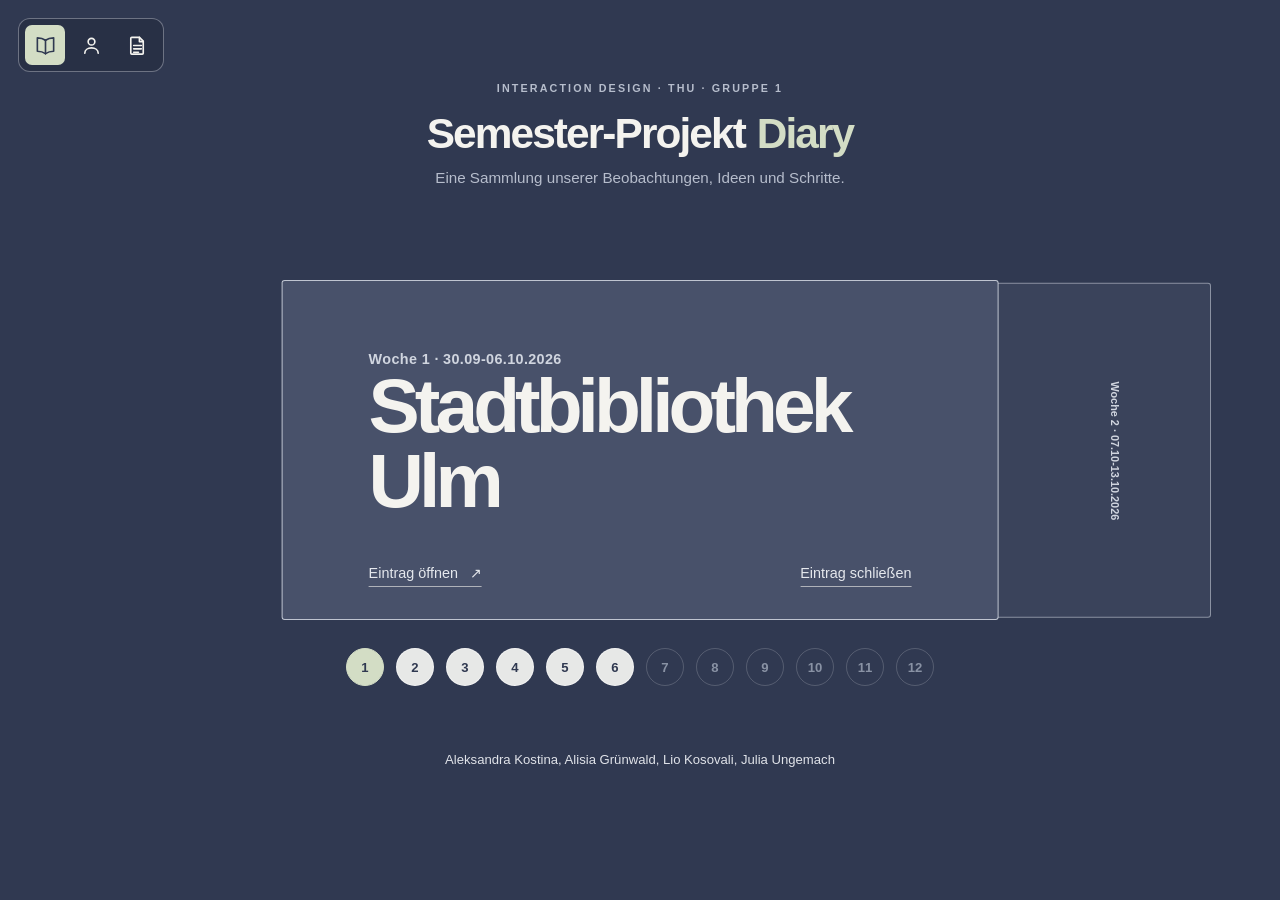
==== index.html @ f832b6c0 "Update print statement from 'Hello' to 'Goodbye'" ====
<!DOCTYPE html>
<html>
<head>
   <meta charset="UTF-8">
   <meta name="viewport" content="width=device-width, initial-scale=1">
   <meta name="theme-color" content="#303951">
   <title>Semester-Projekt Diary</title>
   <link rel="stylesheet" href="id-style.css">
</head>
<body>
<nav class="site-navigation" aria-label="Hauptnavigation">
    <a class="site-nav-link" href="index.html" aria-label="Diary – Startseite" title="Diary" aria-current="page">
        <svg viewBox="0 0 24 24" aria-hidden="true">
            <path d="M12 6.5C9.5 4.7 6.8 4 3.5 4v14c3.3 0 6 .7 8.5 2.5"></path>
            <path d="M12 6.5C14.5 4.7 17.2 4 20.5 4v14c-3.3 0-6 .7-8.5 2.5"></path>
            <path d="M12 6.5v14"></path>
        </svg>
    </a>
    <a class="site-nav-link" href="interviews.html" aria-label="Interviews" title="Interviews">
        <svg viewBox="0 0 24 24" aria-hidden="true">
            <circle cx="12" cy="8" r="3.5"></circle>
            <path d="M5 20c0-3.4 3.1-5.5 7-5.5s7 2.1 7 5.5"></path>
        </svg>
    </a>
    <a class="site-nav-link" href="ai-log.html" aria-label="AI-Log" title="AI-Log">
        <svg viewBox="0 0 24 24" aria-hidden="true">
            <path d="M6 3.5h8l4 4V20a1 1 0 0 1-1 1H6a1 1 0 0 1-1-1V4.5a1 1 0 0 1 1-1Z"></path>
            <path d="M14 3.5V8h4M8 12h8M8 15.5h8M8 19h5"></path>
        </svg>
    </a>
</nav>
<header class="page-header">
    <p class="page-kicker">INTERACTION DESIGN · THU · GRUPPE 1</p>
    <h1>Semester-Projekt <span>Diary</span></h1>
    <p class="page-intro">Eine Sammlung unserer Beobachtungen, Ideen und Schritte.</p>
</header>

<main class="diary-app">
    <section class="book-stage" aria-label="Wocheneinträge durchblättern">
        <button class="week-card side-card previous-card" id="previous-card" type="button" aria-label="Vorheriger Wocheneintrag">
            <span class="side-card-week"></span>
        </button>
        <div class="week-card main-card">
            <div class="card-heading">
                <span class="card-week" id="active-week"></span>
                <span class="card-title">Stadtbibliothek<br>Ulm</span>
            </div>
            <div class="card-controls">
                <button class="card-action" id="open-entry" type="button" aria-controls="entry-reader">
                    Eintrag öffnen <span aria-hidden="true">↗</span>
                </button>
                <button class="card-action close-entry-button" id="close-entry" type="button" aria-controls="entry-reader">
                    Eintrag schließen
                </button>
            </div>
        </div>
        <button class="week-card side-card next-card" id="next-card" type="button" aria-label="Nächster Wocheneintrag">
            <span class="side-card-week"></span>
        </button>
    </section>

    <nav class="week-navigation" aria-label="Wocheneinträge">
        <button class="round-button" type="button" data-week="0" aria-label="Woche 1">1</button>
        <button class="round-button" type="button" data-week="1" aria-label="Woche 2">2</button>
        <button class="round-button" type="button" data-week="2" aria-label="Woche 3">3</button>
        <button class="round-button" type="button" data-week="3" aria-label="Woche 4">4</button>
        <button class="round-button" type="button" data-week="4" aria-label="Woche 5">5</button>
        <button class="round-button" type="button" data-week="5" aria-label="Woche 6, Eintrag folgt">6</button>
        <button class="round-button" type="button" data-week="6" aria-label="Woche 7, Eintrag folgt">7</button>
        <button class="round-button" type="button" data-week="7" aria-label="Woche 8, Eintrag folgt">8</button>
        <button class="round-button" type="button" data-week="8" aria-label="Woche 9, Eintrag folgt">9</button>
        <button class="round-button" type="button" data-week="9" aria-label="Woche 10, Eintrag folgt">10</button>
        <button class="round-button" type="button" data-week="10" aria-label="Woche 11, Eintrag folgt">11</button>
        <button class="round-button" type="button" data-week="11" aria-label="Woche 12, Eintrag folgt">12</button>
    </nav>

    <section class="entry-reader" id="entry-reader" aria-live="polite" hidden>
        <div class="reader-heading">
            <p class="page-kicker">SEMESTER-PROJEKT DIARY</p>
            <h2 id="reader-title"></h2>
        </div>
        <div class="reader-content" id="reader-content"></div>
    </section>
</main>

<!-- Diese Einträge werden von JavaScript in der Leseransicht angezeigt. -->
<div class="grid" hidden>
<div class="entry">
<p class="date">30.09-06.10.2026</p>

<p>Zunächst sammelten wir Vorschläge und kamen schließlich auf fünf Orte: Studenten-Café (Lio), Blautopf (Alisia), Hohler Felsen (Alisia), Stadtbibliothek Ulm (Aleksandra) und Botanischer Garten (Aleksandra). Durch eine Abstimmung entschieden wir uns für die Stadtbibliothek als unseren Standort.</p>
<p>Beim Durchgehen der Skripte haben sich folgende Fragen ergeben:</p>
<ul>
    <li>Wer hat dieses Problem, und was passiert dabei?</li>
    <li>Was können wir für dieses Problem entwickeln?</li>
    <li>Welche Elemente existieren in diesem System und wie stehen sie zueinander in Beziehung?</li>
    <li>Wie ist alles angeordnet?</li>
    <li>Wie sieht es eigentlich aus und wie fühlt es sich an?</li>
</ul>

<p>Anschließend begannen wir mit der Arbeit am Projektbriefing. Dabei kamen verschiedene Ideen auf:</p>

<p class="title">Dinge über die man lernen kann</p>
<ul>
    <li>Das Gebäude, bzw. die Architektur</li>
    <li>Informationssysteme</li>
    <li>Buchgestaltung</li>
    <li>Lernraum/Feeling</li>
    <li>Buchhistorie</li>
    <li>Veranstaltungen</li>
    <li>Erklärungen / Tips & Tricks / Tutorials (bswp. der 3D Drucker, die Nähmaschine, Ausleihbare Gegenstände wie: VR Brille, Kameras, etc.)</li>
</ul>


<p class="title">Unsere Zielgruppen:</p>
<ul>
    <li>Ältere Erwachsene im Ruhestand</li>
    <li>Studenten</li>
    <li>Schüler</li>
    <li>Familien, darunter Eltern und Kinder</li>
    <li>DIY Macher</li>
</ul>

<p>Wir trafen uns während der Öffnungszeiten in der Stadtbibliothek, um zu beobachten, welche Personen das Gebäude betreten und zu welchen Zeiten:</p>
<p>Dienstag, 06.10.2026:
<br>10:07–10:30: Viele ältere Menschen, Universitätsstudenten, und Mütter mit deren Kindern.-
<br>10:30-13:00: Studenten, ältere Menschen ---
<br>Aktivitäten: Bücher zurückbringen, Videospiele spielen, Lernen oder Arbeiten.
<br>Hinweis: Die Anzahl der Personen ging nach dem morgendlichen Andrang zurück.</p>  


<p class="title">Was wollen wir entwickeln?</p>
<ul>
    <li>Ein Ort, um den Überblick über Bücher und deren Rückgabetermine zu behalten sowie weitere Notizen zu erfassen – etwa, wie die Person das Buch fand, ob sie es erneut ausleihen würde usw.</li>
    <li>Eine Möglichkeit, einzusehen, welche Geräte und Werkstätten zu bestimmten Zeiten verfügbar sind, sowie die Möglichkeit, Reservierungen oder Termine zu vereinbaren. (Hinweis: Möglicherweise ist eine Kontoerstellung oder eine Art Verifizierung erforderlich. = Problematisch!)</li>
    <li>Lernwebsite für DIY-Stationen (entweder spielbasiert oder informationsbasiert)</li>
</ul>

<p class="title">Welche allgemeinen Probleme sind uns bei der Stadtbibliothek Ulm aufgefallen?</p>
<ul>
    <li>Nicht über die Verfügbarkeit von Büchern, Spielen, Filmen usw. Bescheid wissen.</li>
    <li>Du kannst dich nicht daran erinnern, wann du deine Bücher zurückgeben musst, oder du hast den Beleg verloren.</li>
    <li>Schwierigkeiten bei der Nutzung der DIY-Stationen aufgrund mangelndes Wissens</li>
    <li>Nicht zu wissen, wann die DIY-Stationen verfügbar sind</li>
</ul>

Was gibt es bereits?
Die Stadtbibliothek verfügt bereits über eine Website, auf der man Veranstaltungen einsehen sowie die Verfügbarkeit von Büchern und deren Rückgabetermine überprüfen kann. Um den Katalog zu nutzen, benötigt man jedoch eine Internetverbindung und muss seine Zugangsdaten kennen.-

<p class="title">Es gibt 7 Stockwerke mit verschiedenen Bereichen und Themen:</p>
<p>5. Cafe Lesbar, Zeitungen und Zeitschriften
<br><br>
4. Verwaltung
<br><br>
3. Servicetheke, Musikbibliothek, Filme, Theater/Tanz/Film, Kunst, Philosophie, Religion, Pädagogik, Psychologie, Sozialpolitik, Soziologie, Sport/Spiel/Basteln
<br><br>
2. Medizin, Demenz, Naturwissenschaften, Biologie, Mathe, Technik, EDV, Erdkunnde, Reiseführer, Sprache, Politik, Geschichte, Ulm, Volkskunde, BWL, Wirtschaft, Recht, Haus-/Landwirtschaft: Handarbeit, Kochen, Garten
<br><br>
1. Kinderbibliothek, Romane, Hörbücher, Literaturwissenschaft
<br><br>
EG. Servicetheke, Bestseller, Neue Sachbücher, Bibliothek der Dinge, Brettspiele, Gaming, Jugendbibliothek, Makerspace
<br><br>
UG. Veranstaltungen & Workshops, Bücherflohmarkt, (Barrierefreies) WC, Babywickelraum</p>


<p class="title">Beobachtungen</p>
<p>Das Erdgeschoss ist ein Gemeinschaftsbereich mit Konferenztisch, zwei Konsolen, einem „Küchenbereich“ sowie einem Kreativbereich namens Makerspace mit frei nutzbaren Geräten für Näharbeiten, 3D-Druck usw.
<br>Im Kinderbereich des ersten Stockes gibt es kleinere Regale, bei denen das Holz rot statt grün gestrichen ist. Außerdem gibt es dort viele Dekorationen, wie zum Beispiel von der Decke hängende Papierfische und von den Kindern gebastelte Dinge.  --
</p>

<p class="title">Farben:</p>
<p>Die dominierenden Farben der Bibliothek sind Grün und Grau, ergänzt durch kräftige rote Akzente (Treppe, Tür, Sitzsäcke). Im Kinderbereich ist zudem Dunkelblau als stark präsente Farbe vertreten. --
</p>

<p>Wir sind auch die weiteren im Skript aufgeführten Fragen durchgegangen:</p>

<p class="title">Attention and the Wandering Mind</p>
<p>Wir beobachteten unser Verhalten, bevor wir zum Handy griffen. Uns fiel auf, dass wir oft auf etwas warteten – sei es auf den Bus, den Zug oder eine Person – und das Handy nutzten, um uns die Zeit zu vertreiben. Zudem bemerkten wir, dass wir auch mitten in Gesprächen – ob persönlich oder am Telefon – zum Handy griffen, um entweder auf die Uhr zu schauen oder eine Nachricht zu lesen (sei es von unserem Gesprächspartner oder von jemand anderem).</p>

<p class="title">Designing Around Attention</p> 
<p>Wir haben die Apps durchgesehen, die wir täglich nutzen, und jede Funktion ausprobiert, um festzustellen, wo Aufwand auf uns verlagert wurde. Dabei fiel uns auf, dass viele Apps so gestaltet sind, dass sie uns möglichst wenig Arbeit machen; daher war es gar nicht so einfach, ein passendes Beispiel zu finden. Schließlich entschieden wir uns für eine Funktion der Musik-App Tidal: Wenn man einen Song zur eigenen Playlist hinzufügen möchte, muss man die Playlist selbst auswählen. Beim ersten Song, den man in einer solchen „Sitzung“ hinzufügt, ist das logisch – doch auch bei allen weiteren Songs muss die Playlist jedes Mal erneut ausgewählt werden. Der Grund dafür könnte sein, dass man sich so die Mühe erspart, einen Song aus der falschen Playlist zu löschen und ihn anschließend der richtigen hinzuzufügen, falls man eigentlich eine andere Playlist wählen wollte.</p>

</div>

<div class="entry">
<p class="date">07.10-13.10.2026</p>

<p>Nach dem erhaltenen Feedback, dass wir die Aufgabe falsch verstanden haben, nahmen wir uns vor unser Thema nochmal zu bearbeiten.
Für unser Thema haben wir die Frage “Die Bibliothek nicht nur als Ort für wissen, sondern auch als ein Ort für Gemeinschaft?” genommen. Die Ausgangsidee ist es also, die Stadtbibliothek nicht nur als einen Ort zum Lernen, Lesen oder Ausleihen von Medien zu betrachten, sondern auch als einen sogenannten Third Space.
Wir möchten herausfinden, wie die Bibliothek Menschen unterschiedlicher Altersgruppen und Communities zusammenbringen kann und welche Möglichkeit sie bietet, Gemeinschaften zu fördern.. Dabei steht im Mittelpunkt die Vielfalt der Bibliothek sichtbar zu machen und sie als einen Ort zu verstehen, an dem man sich auch ohne einen konkreten Lern- oder Arbeitsauftrag gerne aufhält.
Um mehr rauszufinden sind wir am Freitag(09.10) um 17:00 nochmal in die Stadtbibliothek gegangen. Wir blieben dort für 1.5 Stunden.</p>
<p>Unsere Beobachtungen waren folgende:</p>
<ul>
    <li>Es gab bereits viele Menschen vor der Bibliothek, die trotz des schlechten Wetters auf dem Kinderspielplatz waren.</li>
    <li>Sehr viele Fahrräder wurden vor der Bibliothek abgestellt, was daraufhindeutet, dass viele dieses als präferiertes Transportmittel wahrnehmen.</li>
    <li>Schüler/Studenten waren entweder alleine oder in kleinen Gruppen, auf den höheren Etagen (besonders auf der 2. und 3. Etage) verteilt. Dort gab es fast keine freien Tische.</li>
    <li>Viele jüngere Kinder (4-7 Jahre) mit Eltern im ersten Stock</li>
    <li>Die Konsolen waren ebenfalls alle belegt, da viele Jugendliche den Ort nutzen.</li>
    <li>Gegen schluss sind eher ältere Personen zu sehen</li>
    <li>Der Makerspace war besetzt</li>
    <li>“Konferenztisch” war leer</li>
    <li> Es war viel lauter als am Morgen</li>
    <li>Viele nutzen die Bibliothekscomputer</li>
</ul>

<p>Nach der Beobachtung der Bibliothek haben wir ein Interview mit vorerst zwei Personen, die unserer Zielgruppe angehören, durchgeführt. Folgende Fragen wurden gestellt:</p>

<ul>
    <li>Wie oft besuchen sie normalerweise die Bibliothek?</li>
    <li>Wie oft bleiben sie dort?</li>
    <li>Gibt es etwas Besonderes an der Bibliothek, das sie interessiert oder worüber sie gern mehr erfahren würden?</li>
    <li>Haben sie interesse an den verschiedenen Sachen der Bibliothek?</li>
    <li>Wissen sie über die verschiedenen Angebote und Aktivitäten der Bibliothek bescheid? Wenn ja, wo haben sie davon erfahren?</li>
    <li>Was hält sie davon ab, in der Bibliothek verschiedene Bereiche bzw. Aktivitäten auszuprobieren?</li>
    <li>Könnten sie sich vorstellen die Bibliothek auch für andere Sachen zu nutzen? Warum oder Warum nicht?</li>
    <li>Gibt es noch etwas, das sie sich von der Bibliothek wünschen würden?</li>
</ul>
<p>Ein Interview mit einer der Mitarbeiter haben wir aus zeitlichen Gründen noch nicht durchführen können, werden wir uns aber noch vornehmen.</p>

   <p class="title">Fertigstellung der restlichen Aufgaben"</p>
   <p>Abstraction and Grouping</p>
<img src="myFolder/Abstraction and Grouping.png">
    <p>Contrast, Convention and Metaphor</p>
<img src="myFolder/Contrast, Convention and Metaphor.png">
    <p>How Memory Works</p>
<img src="myFolder/How Memory Works.png">
    <p>Mental Models and Learnability</p>
   <p>App:  TIDAL

Was passiert, wenn man die Hauptfunktion benutzt?
→ Das betätigen der Hauptfunktion öffnet einen Player, über den man ein Lied abspielen kann.<br><br>

Was passiert tatsächlich?<br><br>
→ Man öffnet die App, unten in der Leiste befindet sich das Navigationsfenster. Links ist ein Musiknoten-Icon, der durch das betätigen zur Startseite führt. Der Player befindet sich über der Navigationsleiste (wenn man zuvor schonmal ein Lied abgespielt hat) und giebt das zuletzt gespielte Lied wieder.

Was ist der Unterschied?<br><br>
→Ich habe erwartet, dass die Hauptfunktion hinter einer Tätigkeit “versteckt” ist, dabei kann man auf diese direkt zugreifen.</p>

   <p>Prediction and Surprise</p>
   <p>1. App & Aufgabe:  Spotify, innerhalb von 10minuten einen bestimmten Song suchen, ihn finden und eine Playlist erstellen.<br><br>
      2. Person: Mom (Nutzt noch Radio und CD-Player statt Online Musik-Apps)<br><br>
      3 & 4. Beobachtung: </p>
<li>Startseite: Die Person sucht nach der Suchfunktion</li>

<li>Suche: Sie ist unsicher, wo sie den Namen des Songs eingeben muss</li>

<li>Suchergebnisse: Sie weiß nicht, ob sie auf den Song oder das Album klicken soll</li>

<li>Song-Seite: Sie sucht nach einer Möglichkeit, den Song zu einer Playlist hinzufügen</li>

<li>Playlist-Menu: Unsicherheit, wie sie die neue Playlist erstellt</li>


<p>5. Frage: Was ging dir durch das Experiment durch den Kopf?<br><br> </p>
<li>Ich dachte, die Suche wäre direkt oben auf der Startseite</li>
<li>War mir unsicher ob das Album auch direkt als der Song gilt?</li>
<li>Irgendwie dachte ich es gibt einen direkten Knopf zum Hinzufügen</li>
   
</div>

<div class="entry">
<p class="date">14.10-20.10.2026</p>

<p>Diese Woche sind wir am Samstag in die Bibliothek gegangen um noch eine Runde Beobachtungen zu machen.</p>
<p>Unsere Beobachtungen waren folgende:</p>
<ul>
    <li>95% von Sitzplätzen besetzt </li>
    <li>Keine Kinder</li>
    <li>Ältere Menschen fast nur im Cafe auf fünften Stock</li>
    <li>Sehr viele Studenten </li>
    <li>Sehr leise Atmosphäre</li>
    <li>Gegen schluss sind eher ältere Personen zu sehen</li>
    <li>Der Makerspace war besetzt</li>
    <li>“Konferenztisch” war leer, aber der kleinere Gruppentisch war voll besetzt</li>
    <li>Nur drei Personen an den Konsolen</li>
</ul>

<p>Wir haben mehr an unseren Interview Fragen gearbeitet und research über andere Bibliotheken geführt.
Auf Interview Anfrage mit einem Mitarbeiter der Bibliothek haben wir noch keine Antwort bekommen.</p>
</div>

   <div class="entry">
<p class="date">21.10-27.10.2026</p>

<p>Wir haben eine Zusage für ein Interview mit einer der in der Stadtbibliothek Ulm arbeitenden Bibliothekarin für den 04.11. bekommen. Um uns auf diesen Termin vorzubereiten, mussten wir erneut unsere Interviewfragen umformulieren bzw. umstrukturieren. Unser Grund dafür war, dass es sich nun nicht mehr um unsere eigentliche Zielgruppe handelt, sondern um eine Gesprächsperson, durch die wir einen näheren Blick in die Bibliothek bekommen. Unser Ziel ist es hierbei dem Interview kein Umfrage-Feeling zu geben, sondern es als eine tatsächlichen Unterhaltung aufzubauen.</p>
<p>Vorbereitend dazu, analysieren wir professionelle Interviews und lassen uns aus diesen inspirieren. 

<p>Zudem haben wir verschiedene Websiten und Apps anderer Bibliotheken miteinander verglichen und dabei herausgearbeitet, was die Websiten "besonders" bzw. lesbar (Oder ganz im Gegenteil: nicht lesbar) gemacht hat.</p>
<p>Weitere Interviews der Zielgruppe sind bereits teilweise geführt und oder werden weitherhin geplant.</p>

<p>Außerderm fingen wir an an den Aufgaben des Skriptes "People and Situations" zu arbeiten. Diese wurden nicht ganz abgeschlossen und werden bis zum nächsten Termin fertiggestellt.</p>
   </div>

   
   <div class="entry">
<p class="date">28.10-03.11.2026</p>

<p>Jede Person hat bis zu zwei Interviews geführt, ausgeschrieben und ausgewertet. Ein letztes fehlt jedoch noch, aus dem Grund, dass der Termin mit der Bibliothekarin erst an dem 04.11.26, das heißt Morgen zu Zeites des Unterrichtes stattfindet. Dieses wird demnächst zu unseren Ergebnissen hinzugefügt. </p>
<p>Weiterführend haben wir an den Aufgaben "People in Situations" von letzter Woche weitergearbeitet und diese fertig gestellt.
<p class="title">Fertigstellung "People in Situations"</p>
<ul>
Context Map
      <p> Ausgangssituation: Studentin in Ulm. Sie besucht regelmäßig die Stadtbibliothek um zu lernen. Sie würde sich jedoch gerne an dem Makerspace beteiligen und Menschen mit denselben Interessen finden. Sie interessiert sich für das Nähen und würde gerne neue handwerkliche Fähigkeiten erlernen. Eine eigene Nähmaschine kann sie sich finanziell jedoch nicht leisten. </p>
   <li>Umgebung</li>
   <p> Lernplätze, Gaming-Bereich, Makerspace, Nähmaschine und Werkzeuge, Aufenthalsbereich </p>

      <li>Soziales Umfeld</li>
   <p> Freunde, Andere Studierende, Bestehende Communities, Bibliotheksmitarbeiter </p>

         <li>Bedürfnisse</li>
   <p> Nähen lernen, Neue Fähigkeiten entwickeln, Menschen mit Gemeinsame Interessen, Kostenloser Aufenthaltsort, Kreativ sein </p>

            <li>Hindernisse</li>
   <p> Hemmshwelle, Keine eigene Nähmaschine, Unsicherheit bei der Bedienung, Fehlende Kontaktmöglichkeit, Fehlende Erfahrung </p>

               <li>Verhalten</li>
   <p> Alleine lernen, Sucht möglicherweise Näh-Tutorials online, Informiert sich über kostenlose Angebote, Verschiebt den Wunsch, Nähen zu lernen </p>

                  <li>Emotionen</li>
   <p> Neugier auf Makerspace, Motivation etwas Neues zu lernen, Wunsch nach Unterstützung, Hoffnung Menschen mit denselben Interessen zu finden </p>
</ul>
      <img src="myFolder/Journey Map.png" height="400" widht="800">
</p>
<p>Folgend haben wir uns ebenfalls auf die restlichen aufgelisteten Aufgaben der Woche fokusiert. </p>
      
<p class="title">Defining Problems and Solutions:</p>
<ul>
    <li>From Could to Should</li>
<img src="myFolder/From could to should.png">
   
    <li>Problems as Capabilities</li>
<img src="myFolder/Problems as Capabilities.png">
    <li>Producing options: How might we</li>
<img src="myFolder/producing options-how might we.png">
    <li>Features in moments</li>
<img src="myFolder/Features in Moments.png">
    <li>Two Axes</li>
<img src="myFolder/two axes.png">
</ul>
<p class="title">Models, States and Errors:</p>
<img src="myFolder/Models, States and Errors.png">


<p class="title">Wanting and Motivation:</p>
<img src="myFolder/Wanting and Motivation.png">

   <p class="title">Reward, Belonging and Autonomy:</p>
<ul>
   <li>Ich lerne japanisch in meiner Freizeit. </li>
   <li>Ich lerne es regelmäßig seit 3 Semestern.</li>
   <li>Was mich motiviert es weiter zu lernen ist die Möglichkeit Medien in japanisch zu konsumieren und mit anderen Menschen zu kommunizieren</li>
</ul>
<p>Reward:
<br>Selbstverwirklichung: 
Das erwerben von einem neuen Skill, mehr über eine andere Kultur erfahren.
<br>Sozial: Möglichkeit in andere Länder zu reisen, mit anderen Menschen kommunizieren. 
<br>Eigenverantwortung/eigene Entscheidung: 
Wie viel Zeit ich mit den lernen und wiederholen verbringe ist meine eigene Verantwortung und ob ich weiter mache ist auch meine eigene Entscheidung.
</p>
</div>
<div class="entry">
    <p class="date">04.11-10.11.2026</p>
    <p class="title">Woche 6</p>
    <p>Um uns auf die Studienleistung vorzubereiten überarbeiteten wir nochmal das gesamte Diary, sowie unsere Präsentation.  </p>
   <p>Außerdem ist es uns gelungen, dass Interview mit der Bibliothekarin, beziehungsweise genauer beschrieben der Öffentlichkeitsarbeiterin der Stadtbibliothek Ulm aufzunehmen und auszuwerten.</p>
</div>
</div>

<script>
    const sourceEntries = document.querySelectorAll(".grid .entry");
    const previousCard = document.querySelector("#previous-card");
    const nextCard = document.querySelector("#next-card");
    const openEntry = document.querySelector("#open-entry");
    const closeEntry = document.querySelector("#close-entry");
    const activeWeekLabel = document.querySelector("#active-week");
    const reader = document.querySelector("#entry-reader");
    const readerTitle = document.querySelector("#reader-title");
    const readerContent = document.querySelector("#reader-content");
    const weekButtons = Array.from(document.querySelectorAll(".round-button"));
    let activeWeek = 0;

    // Buttons ohne passenden Tagebucheintrag bleiben deaktiviert.
    weekButtons.forEach((button) => {
        const weekIndex = Number(button.dataset.week);
        const hasEntry = weekIndex < sourceEntries.length;
        button.disabled = !hasEntry;

        if (hasEntry) {
            button.setAttribute("aria-label", `Woche ${weekIndex + 1}`);
            button.removeAttribute("title");
            button.classList.remove("is-upcoming");
        } else {
            button.disabled = true;
            button.title = "Eintrag folgt";
            button.classList.add("is-upcoming");
        }
    });

    function weekLabel(index) {
        const date = sourceEntries[index].querySelector(".date").textContent.trim();
        return `Woche ${index + 1} · ${date}`;
    }

    function updateCard(button, index) {
        const entryExists = index >= 0 && index < sourceEntries.length;
        button.hidden = !entryExists;
        button.disabled = !entryExists;

        if (entryExists) {
            button.querySelector(".side-card-week").textContent = weekLabel(index);
            button.setAttribute("aria-label", `${weekLabel(index)} anzeigen`);
        }
    }

    function showWeek(index) {
        // Die Karten und die Navigation verwenden Wochenzahlen ab 0.
        activeWeek = Math.max(0, Math.min(index, sourceEntries.length - 1));
        reader.hidden = true;
        readerContent.textContent = "";
        updateCard(previousCard, activeWeek - 1);
        updateCard(nextCard, activeWeek + 1);
        activeWeekLabel.textContent = weekLabel(activeWeek);

        weekButtons.forEach((button) => {
            const isActive = Number(button.dataset.week) === activeWeek;
            button.classList.toggle("is-active", isActive);
            button.setAttribute("aria-pressed", String(isActive));
        });

        if (!reader.hidden) {
            renderEntry();
        }
    }

    function renderEntry() {
        const entry = sourceEntries[activeWeek];
        readerTitle.textContent = weekLabel(activeWeek);
        // innerHTML erhält Formatierungen, Listen und Bilder aus dem Eintrag.
        readerContent.innerHTML = entry.innerHTML;
        reader.hidden = false;
        reader.scrollIntoView({ behavior: "smooth", block: "start" });
    }

    previousCard.addEventListener("click", () => showWeek(activeWeek - 1));
    nextCard.addEventListener("click", () => showWeek(activeWeek + 1));
    openEntry.addEventListener("click", renderEntry);
    closeEntry.addEventListener("click", () => {
        reader.hidden = true;
        readerContent.textContent = "";
    });

    weekButtons.forEach((button) => {
        button.addEventListener("click", () => showWeek(Number(button.dataset.week)));
    });

    showWeek(activeWeek);
</script>
<footer class="team-members">Aleksandra Kostina, Alisia Grünwald, Lio Kosovali, Julia Ungemach</footer>
</body>
</html>
---- id-style.css ----
:root {
    color-scheme: dark;
    font-family: "Segoe UI", "Helvetica Neue", sans-serif;
    color: #f4f3ef;
    --ink: #f4f3ef;
    --muted: #b6bdcc;
    --card-edge: rgba(238, 241, 248, 0.72);
    --accent: #d3ddc5;
}

* {
    box-sizing: border-box;
}

html {
    min-width: 320px;
    scroll-behavior: smooth;
}

body {
    position: relative;
    min-height: 100vh;
    margin: 0;
    padding: 34px 28px 72px;
    overflow-x: hidden;
    background: #303951;
}

.site-navigation {
    position: absolute;
    top: 18px;
    left: 18px;
    z-index: 5;
    display: flex;
    gap: 6px;
    padding: 6px;
    border: 1px solid rgba(238, 241, 248, 0.35);
    border-radius: 12px;
    background: rgba(37, 45, 65, 0.7);
}

.site-nav-link {
    display: grid;
    width: 40px;
    height: 40px;
    place-items: center;
    border-radius: 7px;
    color: var(--ink);
    transition: background-color 180ms ease, color 180ms ease;
}

.site-nav-link:hover,
.site-nav-link[aria-current="page"] {
    background: var(--accent);
    color: #303951;
}

.site-nav-link:focus-visible {
    outline: 3px solid var(--accent);
    outline-offset: 2px;
}

.site-nav-link svg {
    width: 23px;
    height: 23px;
    fill: none;
    stroke: currentColor;
    stroke-linecap: round;
    stroke-linejoin: round;
    stroke-width: 1.7;
}

.site-navigation + .page-header {
    padding-top: 48px;
}

button {
    font: inherit;
}

button:focus-visible {
    outline: 3px solid var(--accent);
    outline-offset: 5px;
}

[hidden] {
    display: none !important;
}

.page-header {
    text-align: center;
}

.page-kicker {
    margin: 0;
    color: var(--muted);
    font-size: 0.67rem;
    font-weight: 700;
    letter-spacing: 0.2em;
}

.page-header h1 {
    display: flex;
    min-height: 1.2em;
    align-items: center;
    justify-content: center;
    gap: 0.28em;
    margin: 15px 0 7px;
    font-size: clamp(1.2rem, 4vw, 2.65rem);
    font-weight: 650;
    letter-spacing: -0.045em;
    line-height: 1.2;
    white-space: nowrap;
}

.page-header h1 span {
    color: var(--accent);
}

.page-intro {
    display: flex;
    min-height: 3em;
    max-width: 62ch;
    align-items: flex-start;
    justify-content: center;
    margin: 0;
    margin-right: auto;
    margin-left: auto;
    color: var(--muted);
    font-size: 0.95rem;
    line-height: 1.5;
}

.team-members {
    margin: 24px auto 0;
    color: #e0e3e9;
    font-size: 0.82rem;
    line-height: 1.5;
    text-align: center;
}

.diary-app {
    width: min(100%, 1120px);
    margin: 0 auto;
}

.book-stage {
    position: relative;
    height: clamp(340px, 38vw, 440px);
    margin: 18px 0 0;
}

.week-card {
    position: absolute;
    top: 50%;
    width: 68%;
    height: clamp(250px, 30vw, 340px);
    overflow: hidden;
    border: 1px solid var(--card-edge);
    border-radius: 3px;
    color: var(--ink);
    text-align: left;
    cursor: pointer;
    transform: translate(-50%, -50%);
    transition:
        left 320ms ease,
        background-color 200ms ease;
}

.main-card {
    z-index: 3;
    left: 50%;
    width: 64%;
    display: flex;
    flex-direction: column;
    align-items: flex-start;
    justify-content: center;
    padding: clamp(28px, 7vw, 86px);
    background: #48516a;
    cursor: default;
}

.card-heading {
    margin: auto 0;
    transform: translateY(-16px);
}

.card-title {
    margin-top: 21px;
    font-size: clamp(2.4rem, 6vw, 5.3rem);
    font-weight: 650;
    letter-spacing: -0.065em;
    line-height: 0.98;
}

.card-week {
    margin-top: 12px;
    color: #d0d5df;
    font-size: 0.9rem;
    font-weight: 550;
    letter-spacing: 0.025em;
}

.card-action {
    display: inline-flex;
    gap: 12px;
    align-items: center;
    padding: 0 0 5px;
    border: 0;
    border-bottom: 1px solid rgba(244, 243, 239, 0.6);
    background: transparent;
    color: #e5e8ed;
    font: inherit;
    font-size: 0.9rem;
    cursor: pointer;
}

.card-controls {
    display: flex;
    position: absolute;
    right: clamp(28px, 7vw, 86px);
    bottom: clamp(18px, 4vw, 32px);
    left: clamp(28px, 7vw, 86px);
    justify-content: space-between;
    gap: 12px;
}

.close-entry-button {
    margin-left: auto;
}

.card-action:hover {
    color: var(--accent);
}

.card-action:focus-visible {
    outline: 3px solid var(--accent);
    outline-offset: 4px;
}

.side-card {
    z-index: 2;
    width: 30%;
    height: 76%;
    border-color: rgba(238, 241, 248, 0.45);
    background: #3a435b;
}

.previous-card {
    left: 14%;
    text-align: left;
}

.next-card {
    left: 86%;
    text-align: right;
}

.side-card-week {
    position: absolute;
    top: 50%;
    max-width: none;
    margin: 0;
    color: #d0d5df;
    font-size: 0.68rem;
    font-weight: 650;
    line-height: 1;
    white-space: nowrap;
    writing-mode: vertical-rl;
    transform: translateY(-50%);
}

.previous-card .side-card-week {
    left: 27%;
}

.next-card .side-card-week {
    right: 27%;
}

.week-navigation {
    position: relative;
    z-index: 4;
    display: flex;
    flex-wrap: wrap;
    justify-content: center;
    max-width: 600px;
    gap: 12px;
    margin: -22px auto 64px;
}

.round-button {
    display: grid;
    width: 38px;
    height: 38px;
    flex: 0 0 38px;
    place-items: center;
    padding: 0;
    border: 1px solid rgba(255, 255, 255, 0.5);
    border-radius: 50%;
    background: #e7e8e7;
    color: #303951;
    font-size: 0.82rem;
    font-weight: 700;
    cursor: pointer;
    transition: background-color 180ms ease;
}

.round-button:hover {
    background: var(--accent);
}

.round-button.is-active {
    border-color: var(--accent);
    background: var(--accent);
}

.round-button.is-upcoming {
    border-color: rgba(255, 255, 255, 0.18);
    background: transparent;
    color: #8992a4;
    cursor: not-allowed;
}

.entry-reader {
    width: min(100%, 780px);
    margin: 0 auto;
    padding: clamp(24px, 5vw, 54px);
    border: 1px solid rgba(255, 255, 255, 0.2);
    border-radius: 22px;
    background: rgba(245, 244, 239, 0.97);
    box-shadow: 0 24px 60px rgba(13, 18, 30, 0.24);
    color: #283043;
    scroll-margin-top: 24px;
}

.reader-heading {
    padding-bottom: 20px;
    border-bottom: 1px solid #d6d8dd;
}

.reader-heading .page-kicker {
    color: #737c8c;
}

.reader-heading h2 {
    margin: 10px 0 0;
    font-size: clamp(1.4rem, 3vw, 2rem);
    letter-spacing: -0.04em;
}

.reader-content {
    padding-top: 22px;
    font-size: 1rem;
    line-height: 1.7;
}

.reader-content p {
    margin: 0 0 1rem;
}

.reader-content .date {
    color: #687386;
    font-size: 0.78rem;
    font-weight: 700;
    letter-spacing: 0.08em;
    text-transform: uppercase;
}

.reader-content .title {
    margin-top: 1.5rem;
    font-weight: 700;
}

.reader-content ul {
    padding-left: 1.3rem;
}

.reader-content li {
    margin: 0.35rem 0;
}

.reader-content img {
    display: block;
    width: auto;
    max-width: 100%;
    height: auto;
    margin: 1rem 0;
    border-radius: 6px;
}

@media (max-width: 700px) {
    body {
        padding: 28px 16px 48px;
    }

    .site-navigation {
        top: 12px;
        left: 12px;
    }

    .site-nav-link {
        width: 36px;
        height: 36px;
    }

    .site-navigation + .page-header {
        padding-top: 48px;
    }

    .team-members {
        max-width: 34ch;
        margin: 12px auto 6px;
    }

    .book-stage {
        height: 330px;
        margin-top: 18px;
    }

    .week-card {
        width: 82%;
        height: 250px;
    }

    .main-card {
        width: 72%;
        padding: 18px;
    }

    .card-title {
        font-size: clamp(1.35rem, 6.5vw, 2.3rem);
    }

    .side-card {
        width: 30%;
        height: 76%;
    }

    .previous-card {
        left: 14%;
    }

    .next-card {
        left: 86%;
    }

    .previous-card .side-card-week {
        left: 27%;
    }

    .next-card .side-card-week {
        right: 27%;
    }

    .side-card-week {
        font-size: 0.58rem;
    }

    .card-controls {
        right: 18px;
        bottom: 18px;
        left: 18px;
        gap: 8px;
    }

    .card-action {
        gap: 5px;
        font-size: 0.68rem;
    }

    .week-navigation {
        max-width: 250px;
        gap: 7px;
        margin-top: -20px;
        margin-bottom: 48px;
    }

    .round-button {
        width: 30px;
        height: 30px;
        flex-basis: 30px;
        font-size: 0.72rem;
    }
}

@media (max-width: 360px) {
    .week-navigation {
        gap: 5px;
    }

    .round-button {
        width: 28px;
        height: 28px;
        flex-basis: 28px;
    }
}

@media (prefers-reduced-motion: reduce) {
    *,
    *::before,
    *::after {
        scroll-behavior: auto !important;
        transition-duration: 0.01ms !important;
    }
}
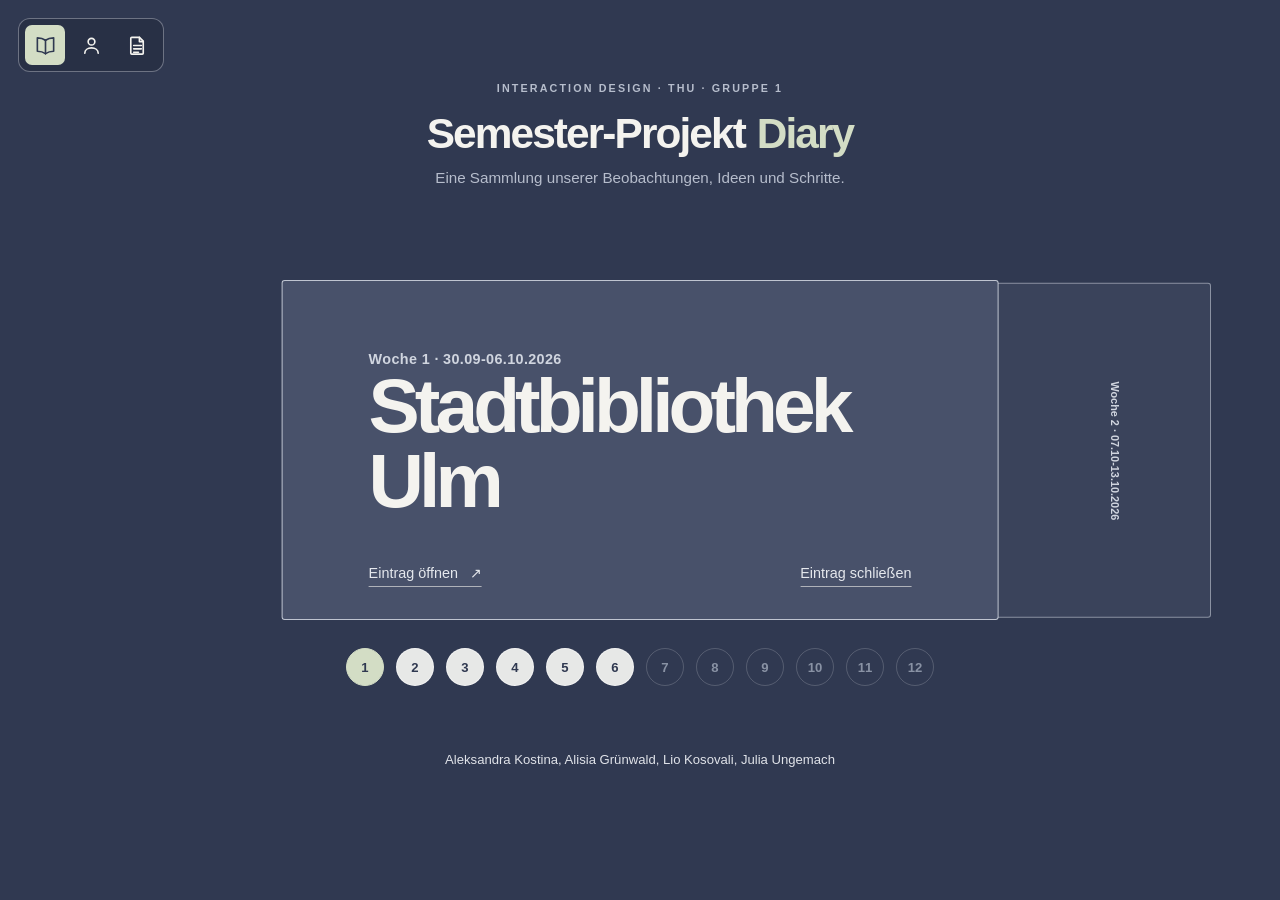
==== commit 1dccdefa: "Update index.html" ====
--- a/index.html
+++ b/index.html
@@ -240,6 +240,7 @@
    <p>1. App & Aufgabe:  Spotify, innerhalb von 10minuten einen bestimmten Song suchen, ihn finden und eine Playlist erstellen.<br><br>
       2. Person: Mom (Nutzt noch Radio und CD-Player statt Online Musik-Apps)<br><br>
       3 & 4. Beobachtung: </p>
+   <ul>
 <li>Startseite: Die Person sucht nach der Suchfunktion</li>
 
 <li>Suche: Sie ist unsicher, wo sie den Namen des Songs eingeben muss</li>
@@ -249,9 +250,9 @@
 <li>Song-Seite: Sie sucht nach einer Möglichkeit, den Song zu einer Playlist hinzufügen</li>
 
 <li>Playlist-Menu: Unsicherheit, wie sie die neue Playlist erstellt</li>
-
-
-<p>5. Frage: Was ging dir durch das Experiment durch den Kopf?<br><br> </p>
+   </ul>
+
+<p>5. Frage: Was ging dir durch das Experiment durch den Kopf?</p>
 <li>Ich dachte, die Suche wäre direkt oben auf der Startseite</li>
 <li>War mir unsicher ob das Album auch direkt als der Song gilt?</li>
 <li>Irgendwie dachte ich es gibt einen direkten Knopf zum Hinzufügen</li>
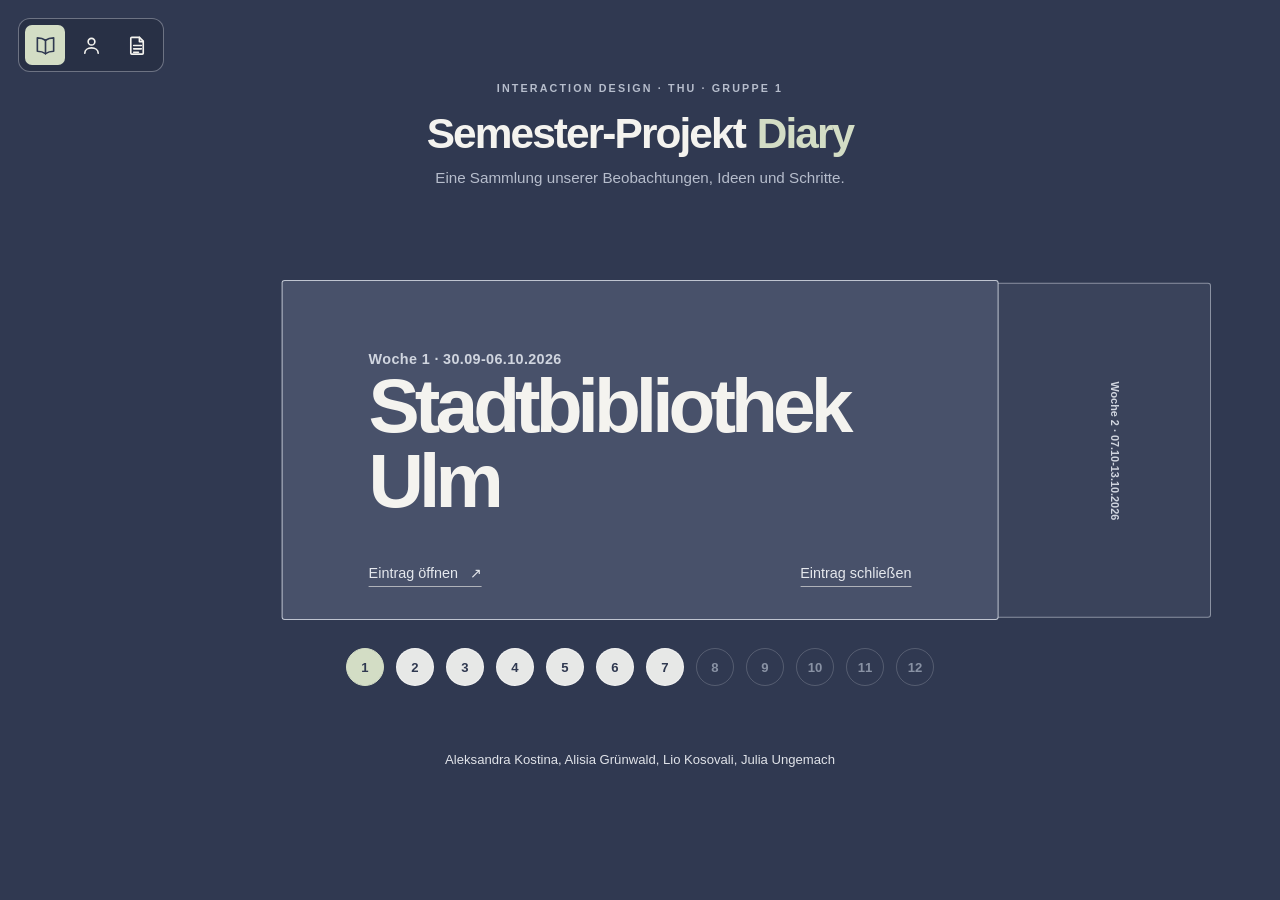
==== commit 63a5f138: "Update fmt.Println output from 'Hello' to 'Goodbye'" ====
--- a/index.html
+++ b/index.html
@@ -365,6 +365,13 @@
     <p>Um uns auf die Studienleistung vorzubereiten überarbeiteten wir nochmal das gesamte Diary, sowie unsere Präsentation.  </p>
    <p>Außerdem ist es uns gelungen, dass Interview mit der Bibliothekarin, beziehungsweise genauer beschrieben der Öffentlichkeitsarbeiterin der Stadtbibliothek Ulm aufzunehmen und auszuwerten.</p>
 </div>
+   <div class="entry">
+    <p class="date">11.11-17.11.2026</p>
+    <p class="title">Woche 7</p>
+    <p>Wir überarbeiteten die Aufgaben ,,Objects with Data, actions and contexts". Dabei erweiterten wir zu unserer bereits existierenden Object map die einzelnen Bereiche: Data, Actions und Context.</p>
+    <p>Es fiel uns ein wenig schwer zu verstehen, wie wir die Unteraufgabe "Contexts and how to move between them" zu bearbeiten haben. Wir haben alle Contexte rausgeschrieben, diese geordnet und diese in ihre Einzelteile zerlegt.</p>
+    <p>Als Resultat entstand dadurch unsere Navigationmap.</p>
+   </div>
 </div>
 
 <script>
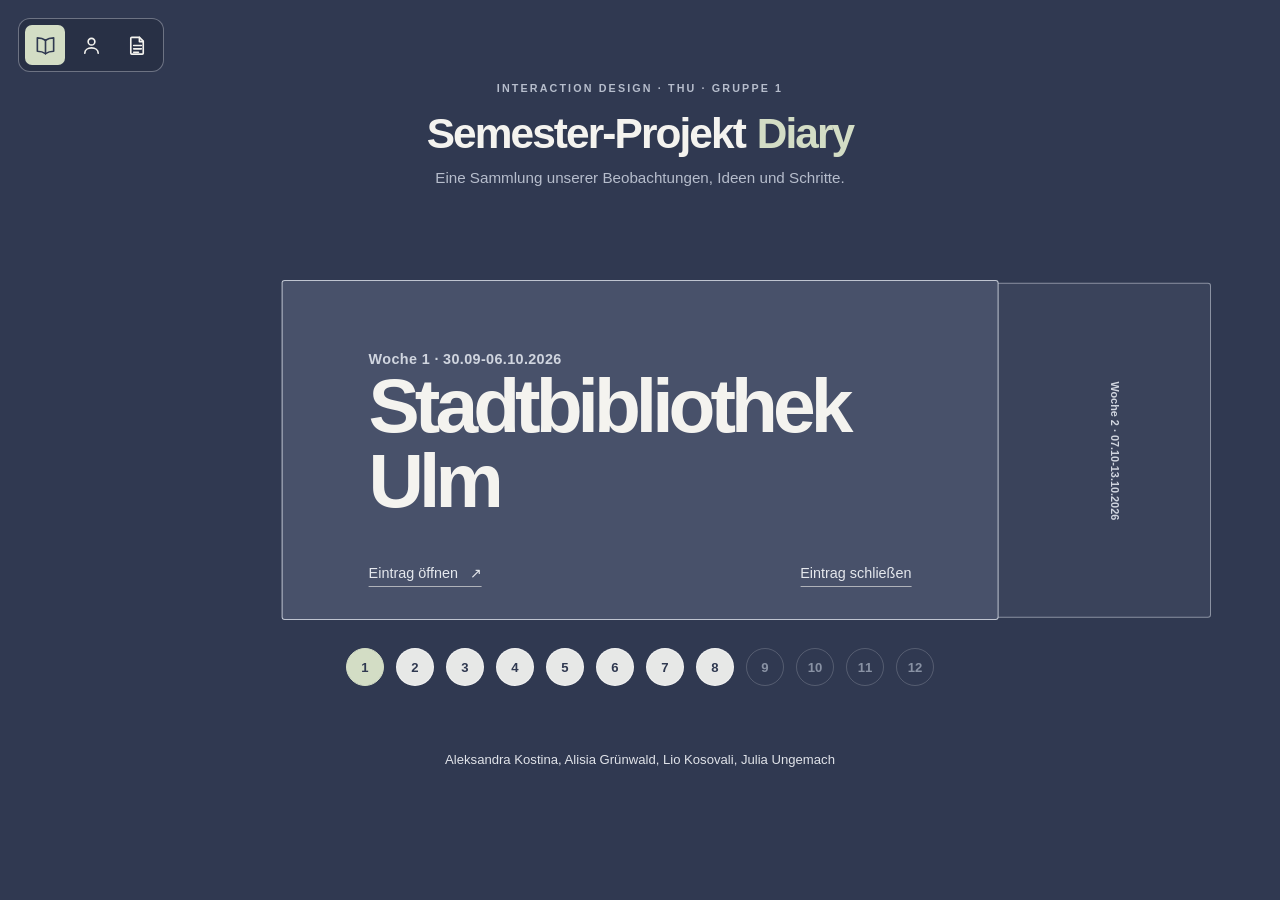
==== commit ed5b6c61: "Update print statement from 'Hello' to 'Goodbye'" ====
--- a/index.html
+++ b/index.html
@@ -372,6 +372,18 @@
     <p>Es fiel uns ein wenig schwer zu verstehen, wie wir die Unteraufgabe "Contexts and how to move between them" zu bearbeiten haben. Wir haben alle Contexte rausgeschrieben, diese geordnet und diese in ihre Einzelteile zerlegt.</p>
     <p>Als Resultat entstand dadurch unsere Navigationmap.</p>
    </div>
+
+   <div class="entry">
+    <p class="date">18.11-24.11.2026</p>
+    <p class="title">Woche 8 – From Objects to Interfaces</p>
+    <p>Diese Woche haben wir uns hauptsächlich darauf fokussiert vertraute Personen zu befragen, was sie von unseren Ergebnissen letzter Woche halten. Wir führten also den "20-Minütigen-Test" durch und beantworten folgende Fragen: </p>
+       <li>1. What do you think is behind this word?</li>
+       <li>2. Where would you go to do this particular task?</li>
+       <li>3. What would you expect to happen if you tapped this?</li>
+      <img src="myFolder/From Objects to Interfaces P1">
+      <img src="myFolder/From Objects to Interfaces P2">
+      <img src="myFolder/From Objects to Interfaces P3">
+</div>
 </div>
 
 <script>
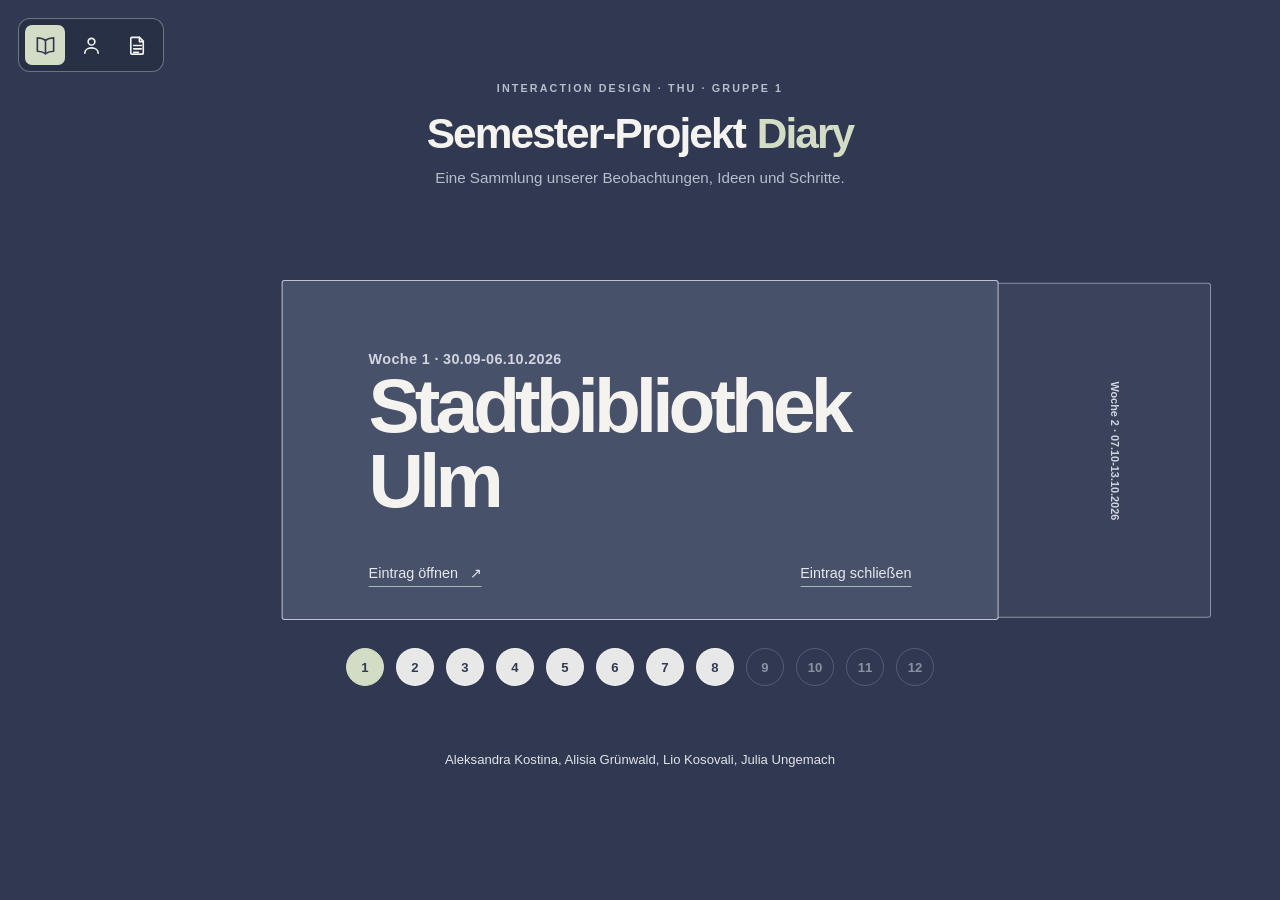
==== commit a4be73fa: "Update print statement from 'Hello' to 'Goodbye'" ====
--- a/index.html
+++ b/index.html
@@ -375,14 +375,14 @@
 
    <div class="entry">
     <p class="date">18.11-24.11.2026</p>
-    <p class="title">Woche 8 – From Objects to Interfaces</p>
-    <p>Diese Woche haben wir uns hauptsächlich darauf fokussiert vertraute Personen zu befragen, was sie von unseren Ergebnissen letzter Woche halten. Wir führten also den "20-Minütigen-Test" durch und beantworten folgende Fragen: </p>
-       <li>1. What do you think is behind this word?</li>
-       <li>2. Where would you go to do this particular task?</li>
-       <li>3. What would you expect to happen if you tapped this?</li>
-      <img src="myFolder/From Objects to Interfaces P1">
-      <img src="myFolder/From Objects to Interfaces P2">
-      <img src="myFolder/From Objects to Interfaces P3">
+    <p class="title">Woche 8</p>
+    <p>Diese Woche haben wir uns hauptsächlich darauf fokussiert vertraute Personen zu befragen, was sie von unseren Ergebnissen letzter Woche halten. Wir führten also den "20-Minütigen-Test" aus den Aufgaben "From Objects to Interfaces" durch und beantworten folgende Fragen: </p>
+       <li>What do you think is behind this word?</li>
+       <li>Where would you go to do this particular task?</li>
+       <li>What would you expect to happen if you tapped this?</li>
+      <img src="myFolder/From Objects to Interfaces P1.png">
+      <img src="myFolder/From Objects to Interfaces P2.png">
+      <img src="myFolder/From Objects to Interfaces P3.png">
 </div>
 </div>
 
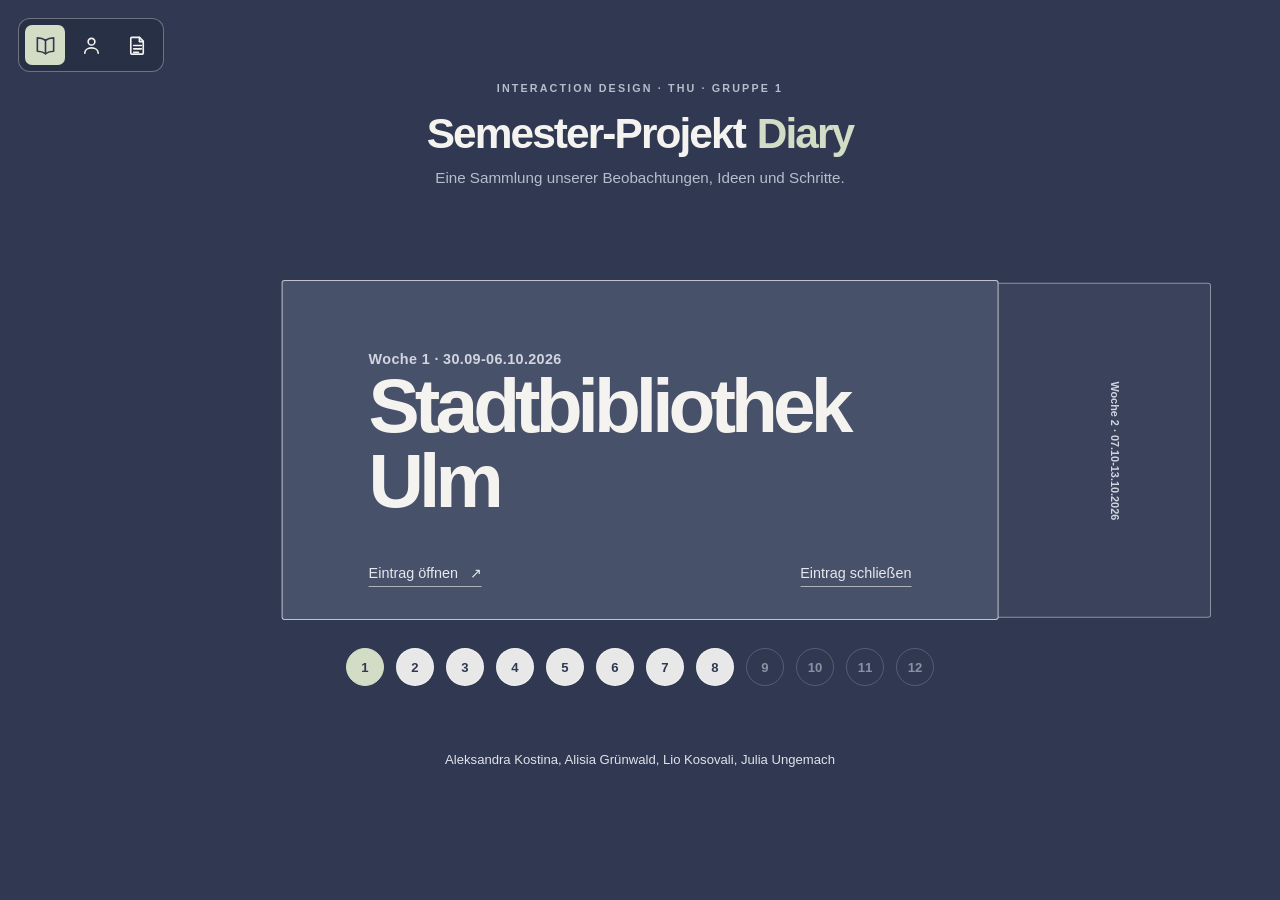
==== commit 2bf96b25: "Update print statement from 'Hello' to 'Goodbye'" ====
--- a/index.html
+++ b/index.html
@@ -65,9 +65,9 @@
         <button class="round-button" type="button" data-week="2" aria-label="Woche 3">3</button>
         <button class="round-button" type="button" data-week="3" aria-label="Woche 4">4</button>
         <button class="round-button" type="button" data-week="4" aria-label="Woche 5">5</button>
-        <button class="round-button" type="button" data-week="5" aria-label="Woche 6, Eintrag folgt">6</button>
-        <button class="round-button" type="button" data-week="6" aria-label="Woche 7, Eintrag folgt">7</button>
-        <button class="round-button" type="button" data-week="7" aria-label="Woche 8, Eintrag folgt">8</button>
+        <button class="round-button" type="button" data-week="5" aria-label="Woche 6">6</button>
+        <button class="round-button" type="button" data-week="6" aria-label="Woche 7">7</button>
+        <button class="round-button" type="button" data-week="7" aria-label="Woche 8">8</button>
         <button class="round-button" type="button" data-week="8" aria-label="Woche 9, Eintrag folgt">9</button>
         <button class="round-button" type="button" data-week="9" aria-label="Woche 10, Eintrag folgt">10</button>
         <button class="round-button" type="button" data-week="10" aria-label="Woche 11, Eintrag folgt">11</button>
@@ -225,44 +225,15 @@
     <p>How Memory Works</p>
 <img src="myFolder/How Memory Works.png">
     <p>Mental Models and Learnability</p>
-   <p>App:  TIDAL
-
-Was passiert, wenn man die Hauptfunktion benutzt?
-→ Das betätigen der Hauptfunktion öffnet einen Player, über den man ein Lied abspielen kann.<br><br>
-
-Was passiert tatsächlich?<br><br>
-→ Man öffnet die App, unten in der Leiste befindet sich das Navigationsfenster. Links ist ein Musiknoten-Icon, der durch das betätigen zur Startseite führt. Der Player befindet sich über der Navigationsleiste (wenn man zuvor schonmal ein Lied abgespielt hat) und giebt das zuletzt gespielte Lied wieder.
-
-Was ist der Unterschied?<br><br>
-→Ich habe erwartet, dass die Hauptfunktion hinter einer Tätigkeit “versteckt” ist, dabei kann man auf diese direkt zugreifen.</p>
-
+ <img src="myFolder/Mental Models and Learnability.png">
    <p>Prediction and Surprise</p>
-   <p>1. App & Aufgabe:  Spotify, innerhalb von 10minuten einen bestimmten Song suchen, ihn finden und eine Playlist erstellen.<br><br>
-      2. Person: Mom (Nutzt noch Radio und CD-Player statt Online Musik-Apps)<br><br>
-      3 & 4. Beobachtung: </p>
-   <ul>
-<li>Startseite: Die Person sucht nach der Suchfunktion</li>
-
-<li>Suche: Sie ist unsicher, wo sie den Namen des Songs eingeben muss</li>
-
-<li>Suchergebnisse: Sie weiß nicht, ob sie auf den Song oder das Album klicken soll</li>
-
-<li>Song-Seite: Sie sucht nach einer Möglichkeit, den Song zu einer Playlist hinzufügen</li>
-
-<li>Playlist-Menu: Unsicherheit, wie sie die neue Playlist erstellt</li>
-   </ul>
-
-<p>5. Frage: Was ging dir durch das Experiment durch den Kopf?</p>
-<li>Ich dachte, die Suche wäre direkt oben auf der Startseite</li>
-<li>War mir unsicher ob das Album auch direkt als der Song gilt?</li>
-<li>Irgendwie dachte ich es gibt einen direkten Knopf zum Hinzufügen</li>
-   
+ <img src="myFolder/Prediction and Surprise.png">
 </div>
 
 <div class="entry">
 <p class="date">14.10-20.10.2026</p>
 
-<p>Diese Woche sind wir am Samstag in die Bibliothek gegangen um noch eine Runde Beobachtungen zu machen.</p>
+<p>Diese Woche sind wir am Samstag in die Bibliothek gegangen um weitere Beobachtungen zu sammeln.</p>
 <p>Unsere Beobachtungen waren folgende:</p>
 <ul>
     <li>95% von Sitzplätzen besetzt </li>
@@ -283,21 +254,13 @@
    <div class="entry">
 <p class="date">21.10-27.10.2026</p>
 
-<p>Wir haben eine Zusage für ein Interview mit einer der in der Stadtbibliothek Ulm arbeitenden Bibliothekarin für den 04.11. bekommen. Um uns auf diesen Termin vorzubereiten, mussten wir erneut unsere Interviewfragen umformulieren bzw. umstrukturieren. Unser Grund dafür war, dass es sich nun nicht mehr um unsere eigentliche Zielgruppe handelt, sondern um eine Gesprächsperson, durch die wir einen näheren Blick in die Bibliothek bekommen. Unser Ziel ist es hierbei dem Interview kein Umfrage-Feeling zu geben, sondern es als eine tatsächlichen Unterhaltung aufzubauen.</p>
-<p>Vorbereitend dazu, analysieren wir professionelle Interviews und lassen uns aus diesen inspirieren. 
-
-<p>Zudem haben wir verschiedene Websiten und Apps anderer Bibliotheken miteinander verglichen und dabei herausgearbeitet, was die Websiten "besonders" bzw. lesbar (Oder ganz im Gegenteil: nicht lesbar) gemacht hat.</p>
+<p>Wir haben eine Zusage für ein Interview mit einer Mitarbeiterin der Bibliothek für den 04.11. bekommen. Um uns auf diesen Termin vorzubereiten, mussten wir erneut unsere Interviewfragen umformulieren bzw. umstrukturieren. Unser Grund dafür war, dass es sich nun nicht mehr um unsere eigentliche Zielgruppe handelt, sondern um eine Gesprächsperson, durch die wir einen näheren Blick in die Bibliothek bekommen. Unser Ziel ist es hierbei dem Interview kein Umfrage-Feeling zu geben, sondern es als eine tatsächlichen Unterhaltung aufzubauen.</p>
+<p>Vorbereitend dazu, analysieren wir "professionelle" Interviews und lassen uns aus diesen inspirieren. 
+
+<p>Zudem haben wir verschiedene Websiten und Apps anderer Bibliotheken miteinander verglichen und dabei herausgearbeitet, was die Websiten "besonders" bzw. lesbar oder ganz im Gegenteil weniger lesbar, macht.</p>
 <p>Weitere Interviews der Zielgruppe sind bereits teilweise geführt und oder werden weitherhin geplant.</p>
 
 <p>Außerderm fingen wir an an den Aufgaben des Skriptes "People and Situations" zu arbeiten. Diese wurden nicht ganz abgeschlossen und werden bis zum nächsten Termin fertiggestellt.</p>
-   </div>
-
-   
-   <div class="entry">
-<p class="date">28.10-03.11.2026</p>
-
-<p>Jede Person hat bis zu zwei Interviews geführt, ausgeschrieben und ausgewertet. Ein letztes fehlt jedoch noch, aus dem Grund, dass der Termin mit der Bibliothekarin erst an dem 04.11.26, das heißt Morgen zu Zeites des Unterrichtes stattfindet. Dieses wird demnächst zu unseren Ergebnissen hinzugefügt. </p>
-<p>Weiterführend haben wir an den Aufgaben "People in Situations" von letzter Woche weitergearbeitet und diese fertig gestellt.
 <p class="title">Fertigstellung "People in Situations"</p>
 <ul>
 Context Map
@@ -321,7 +284,14 @@
    <p> Neugier auf Makerspace, Motivation etwas Neues zu lernen, Wunsch nach Unterstützung, Hoffnung Menschen mit denselben Interessen zu finden </p>
 </ul>
       <img src="myFolder/Journey Map.png" height="400" widht="800">
-</p>
+   </div>
+
+   
+   <div class="entry">
+<p class="date">28.10-03.11.2026</p>
+
+<p>Jede Person hat ein bis zu zwei Interviews geführt, ausgeschrieben und ausgewertet. Ein letztes fehlt jedoch noch, aus dem Grund, dass der Termin mit der Mitarbeiterin erst an dem 04.11.26, das heißt Morgen zu Zeites des Unterrichtes stattfindet. Dieses wird demnächst zu unseren Ergebnissen hinzugefügt. </p>
+
 <p>Folgend haben wir uns ebenfalls auf die restlichen aufgelisteten Aufgaben der Woche fokusiert. </p>
       
 <p class="title">Defining Problems and Solutions:</p>
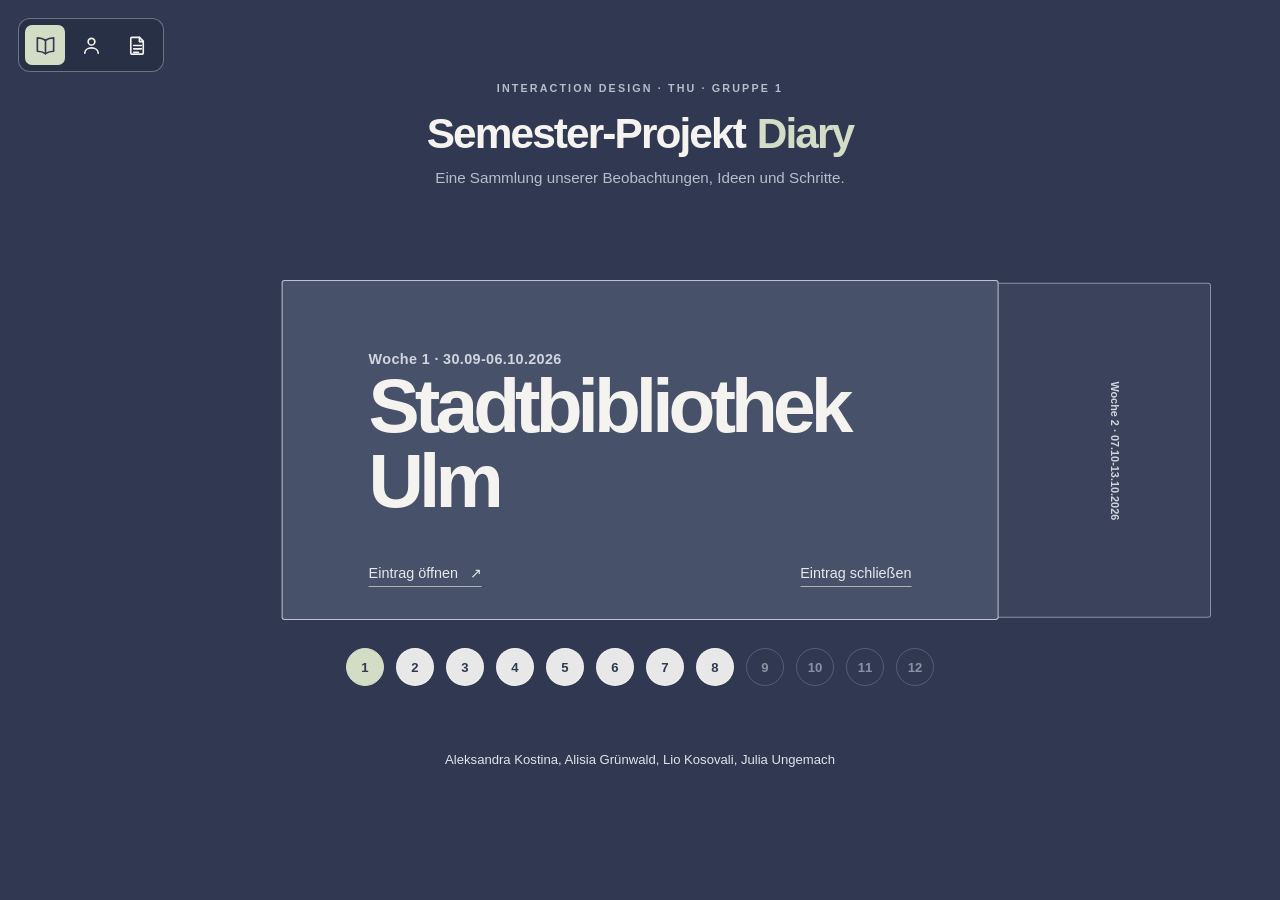
==== commit 87c0c7dd: "Update print statement from 'Hello' to 'Goodbye'" ====
--- a/index.html
+++ b/index.html
@@ -88,8 +88,13 @@
 <div class="entry">
 <p class="date">30.09-06.10.2026</p>
 
-<p>Zunächst sammelten wir Vorschläge und kamen schließlich auf fünf Orte: Studenten-Café (Lio), Blautopf (Alisia), Hohler Felsen (Alisia), Stadtbibliothek Ulm (Aleksandra) und Botanischer Garten (Aleksandra). Durch eine Abstimmung entschieden wir uns für die Stadtbibliothek als unseren Standort.</p>
-<p>Beim Durchgehen der Skripte haben sich folgende Fragen ergeben:</p>
+<p>Zunächst sammelten wir Vorschläge und kamen schließlich auf fünf Orte: Studenten-Café, Blautopf, Hohler Felsen, Stadtbibliothek Ulm und Botanischer Garten. Durch eine Abstimmung entschieden wir uns für die Stadtbibliothek als unseren Standort.</p>
+<p class="title">Allgemeine Infos zu unserer Location</p>
+      <li>Eine zentrale öffentliche Bildungseinrichtung der Stadt Ulm</li>
+      <li>Sie wurde 1516 gegründet und ist eine der ältesten öffentlichen Bibliotheken Deutschlands</li>
+      <li>Moderner, öffentlich zugänglicher Ort für Bildung, Kultur, Information und Begegnung</li>
+      <li>Sie befindet sich zentral in der Vestgasse der Ulmer Innenstadt</li>
+   <p>Beim Durchgehen der Skripte haben sich außerdem folgende Fragen für uns wichtig ergeben:</p>
 <ul>
     <li>Wer hat dieses Problem, und was passiert dabei?</li>
     <li>Was können wir für dieses Problem entwickeln?</li>
@@ -119,51 +124,53 @@
     <li>Schüler</li>
     <li>Familien, darunter Eltern und Kinder</li>
     <li>DIY Macher</li>
-</ul>
-
+</ul> 
+
+<p class="title">Was wollen wir entwickeln?</p>
+<ul>
+    <li>Ein Ort, um den Überblick über Bücher und deren Rückgabetermine zu behalten sowie weitere Notizen zu erfassen – etwa, wie die Person das Buch fand, ob sie es erneut ausleihen würde usw.</li>
+    <li>Eine Möglichkeit, einzusehen, welche Geräte und Werkstätten zu bestimmten Zeiten verfügbar sind, sowie die Möglichkeit, Reservierungen oder Termine zu vereinbaren. (Hinweis: Möglicherweise ist eine Kontoerstellung oder eine Art Verifizierung erforderlich. = Problematisch!)</li>
+    <li>Lernwebsite für DIY-Stationen (entweder spielbasiert oder informationsbasiert)</li>
+</ul>
+
+<p class="title">Welche allgemeinen Probleme sind uns bei der Stadtbibliothek Ulm aufgefallen?</p>
+<ul>
+    <li>Nicht über die Verfügbarkeit von Büchern, Spielen, Filmen usw. Bescheid wissen.</li>
+    <li>Du kannst dich nicht daran erinnern, wann du deine Bücher zurückgeben musst, oder du hast den Beleg verloren.</li>
+    <li>Schwierigkeiten bei der Nutzung der DIY-Stationen aufgrund mangelndes Wissens</li>
+    <li>Nicht zu wissen, wann die DIY-Stationen verfügbar sind</li>
+</ul>
+
+Was gibt es bereits?
+Die Stadtbibliothek verfügt bereits über eine Website, auf der man Veranstaltungen einsehen sowie die Verfügbarkeit von Büchern und deren Rückgabetermine überprüfen kann. Um den Katalog zu nutzen, benötigt man jedoch eine Internetverbindung und muss seine Zugangsdaten kennen.-
+
+<p class="title">Es gibt 7 Stockwerke mit verschiedenen Bereichen und Themen:</p>
+<p>5. Cafe Lesbar, Zeitungen und Zeitschriften
+<br><br>
+4. Verwaltung
+<br><br>
+3. Servicetheke, Musikbibliothek, Filme, Theater/Tanz/Film, Kunst, Philosophie, Religion, Pädagogik, Psychologie, Sozialpolitik, Soziologie, Sport/Spiel/Basteln
+<br><br>
+2. Medizin, Demenz, Naturwissenschaften, Biologie, Mathe, Technik, EDV, Erdkunnde, Reiseführer, Sprache, Politik, Geschichte, Ulm, Volkskunde, BWL, Wirtschaft, Recht, Haus-/Landwirtschaft: Handarbeit, Kochen, Garten
+<br><br>
+1. Kinderbibliothek, Romane, Hörbücher, Literaturwissenschaft
+<br><br>
+EG. Servicetheke, Bestseller, Neue Sachbücher, Bibliothek der Dinge, Brettspiele, Gaming, Jugendbibliothek, Makerspace
+<br><br>
+UG. Veranstaltungen & Workshops, Bücherflohmarkt, (Barrierefreies) WC, Babywickelraum</p>
+
+
+<p class="title">Beobachtungen</p>
+
+   
 <p>Wir trafen uns während der Öffnungszeiten in der Stadtbibliothek, um zu beobachten, welche Personen das Gebäude betreten und zu welchen Zeiten:</p>
 <p>Dienstag, 06.10.2026:
 <br>10:07–10:30: Viele ältere Menschen, Universitätsstudenten, und Mütter mit deren Kindern.-
 <br>10:30-13:00: Studenten, ältere Menschen ---
 <br>Aktivitäten: Bücher zurückbringen, Videospiele spielen, Lernen oder Arbeiten.
-<br>Hinweis: Die Anzahl der Personen ging nach dem morgendlichen Andrang zurück.</p>  
-
-
-<p class="title">Was wollen wir entwickeln?</p>
-<ul>
-    <li>Ein Ort, um den Überblick über Bücher und deren Rückgabetermine zu behalten sowie weitere Notizen zu erfassen – etwa, wie die Person das Buch fand, ob sie es erneut ausleihen würde usw.</li>
-    <li>Eine Möglichkeit, einzusehen, welche Geräte und Werkstätten zu bestimmten Zeiten verfügbar sind, sowie die Möglichkeit, Reservierungen oder Termine zu vereinbaren. (Hinweis: Möglicherweise ist eine Kontoerstellung oder eine Art Verifizierung erforderlich. = Problematisch!)</li>
-    <li>Lernwebsite für DIY-Stationen (entweder spielbasiert oder informationsbasiert)</li>
-</ul>
-
-<p class="title">Welche allgemeinen Probleme sind uns bei der Stadtbibliothek Ulm aufgefallen?</p>
-<ul>
-    <li>Nicht über die Verfügbarkeit von Büchern, Spielen, Filmen usw. Bescheid wissen.</li>
-    <li>Du kannst dich nicht daran erinnern, wann du deine Bücher zurückgeben musst, oder du hast den Beleg verloren.</li>
-    <li>Schwierigkeiten bei der Nutzung der DIY-Stationen aufgrund mangelndes Wissens</li>
-    <li>Nicht zu wissen, wann die DIY-Stationen verfügbar sind</li>
-</ul>
-
-Was gibt es bereits?
-Die Stadtbibliothek verfügt bereits über eine Website, auf der man Veranstaltungen einsehen sowie die Verfügbarkeit von Büchern und deren Rückgabetermine überprüfen kann. Um den Katalog zu nutzen, benötigt man jedoch eine Internetverbindung und muss seine Zugangsdaten kennen.-
-
-<p class="title">Es gibt 7 Stockwerke mit verschiedenen Bereichen und Themen:</p>
-<p>5. Cafe Lesbar, Zeitungen und Zeitschriften
-<br><br>
-4. Verwaltung
-<br><br>
-3. Servicetheke, Musikbibliothek, Filme, Theater/Tanz/Film, Kunst, Philosophie, Religion, Pädagogik, Psychologie, Sozialpolitik, Soziologie, Sport/Spiel/Basteln
-<br><br>
-2. Medizin, Demenz, Naturwissenschaften, Biologie, Mathe, Technik, EDV, Erdkunnde, Reiseführer, Sprache, Politik, Geschichte, Ulm, Volkskunde, BWL, Wirtschaft, Recht, Haus-/Landwirtschaft: Handarbeit, Kochen, Garten
-<br><br>
-1. Kinderbibliothek, Romane, Hörbücher, Literaturwissenschaft
-<br><br>
-EG. Servicetheke, Bestseller, Neue Sachbücher, Bibliothek der Dinge, Brettspiele, Gaming, Jugendbibliothek, Makerspace
-<br><br>
-UG. Veranstaltungen & Workshops, Bücherflohmarkt, (Barrierefreies) WC, Babywickelraum</p>
-
-
-<p class="title">Beobachtungen</p>
+<br>Hinweis: Die Anzahl der Personen ging nach dem morgendlichen Andrang zurück.</p> 
+
+   
 <p>Das Erdgeschoss ist ein Gemeinschaftsbereich mit Konferenztisch, zwei Konsolen, einem „Küchenbereich“ sowie einem Kreativbereich namens Makerspace mit frei nutzbaren Geräten für Näharbeiten, 3D-Druck usw.
 <br>Im Kinderbereich des ersten Stockes gibt es kleinere Regale, bei denen das Holz rot statt grün gestrichen ist. Außerdem gibt es dort viele Dekorationen, wie zum Beispiel von der Decke hängende Papierfische und von den Kindern gebastelte Dinge.  --
 </p>
@@ -247,7 +254,7 @@
     <li>Nur drei Personen an den Konsolen</li>
 </ul>
 
-<p>Wir haben mehr an unseren Interview Fragen gearbeitet und research über andere Bibliotheken geführt.
+<p>Wir haben mehr an unseren Interview Fragen gearbeitet und mit ein wenig research über andere Bibliotheken angefangen.
 Auf Interview Anfrage mit einem Mitarbeiter der Bibliothek haben wir noch keine Antwort bekommen.</p>
 </div>
 
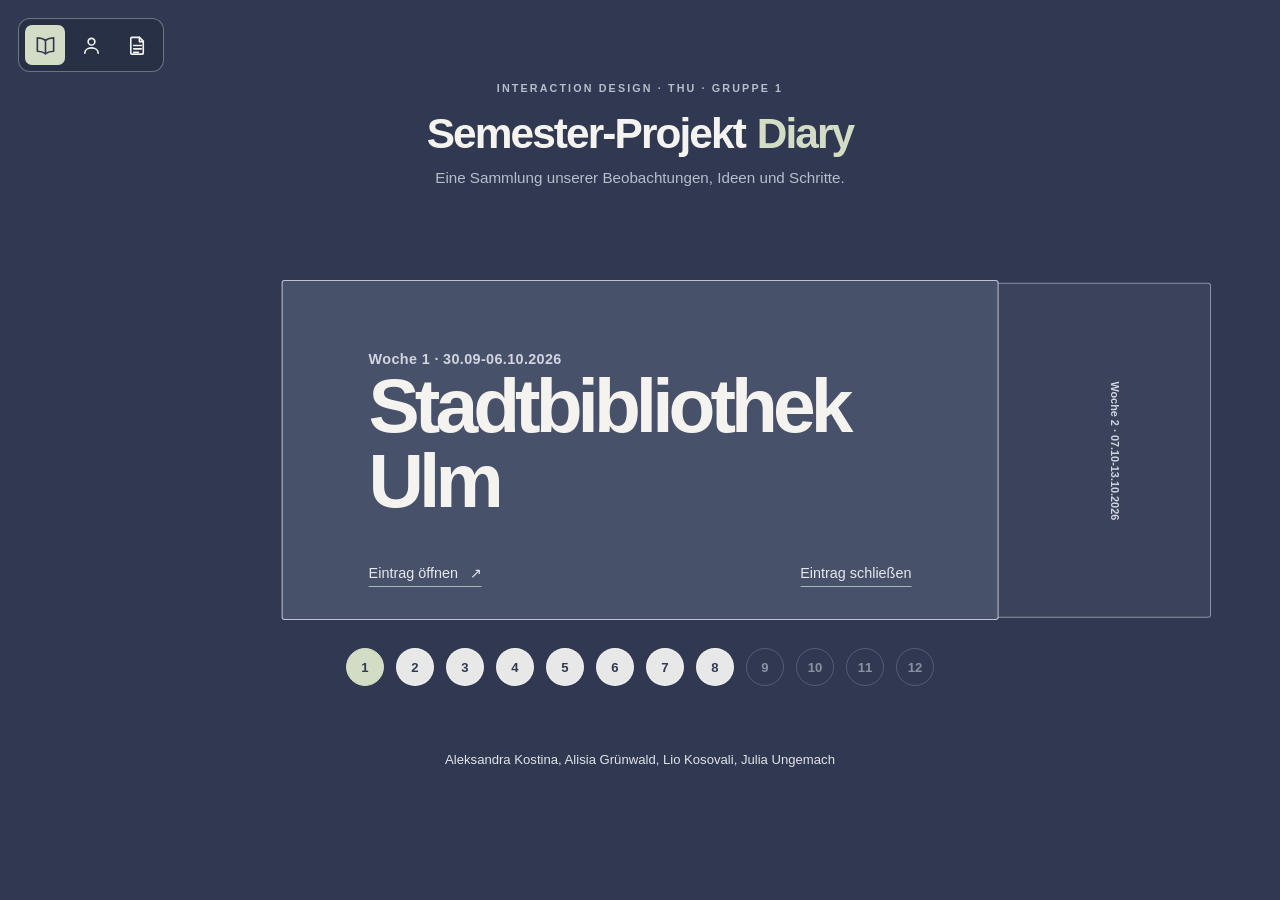
==== commit fa31e29b: "Update print statement from 'Hello' to 'Goodbye'" ====
--- a/index.html
+++ b/index.html
@@ -90,10 +90,13 @@
 
 <p>Zunächst sammelten wir Vorschläge und kamen schließlich auf fünf Orte: Studenten-Café, Blautopf, Hohler Felsen, Stadtbibliothek Ulm und Botanischer Garten. Durch eine Abstimmung entschieden wir uns für die Stadtbibliothek als unseren Standort.</p>
 <p class="title">Allgemeine Infos zu unserer Location</p>
+   <ul>
       <li>Eine zentrale öffentliche Bildungseinrichtung der Stadt Ulm</li>
       <li>Sie wurde 1516 gegründet und ist eine der ältesten öffentlichen Bibliotheken Deutschlands</li>
       <li>Moderner, öffentlich zugänglicher Ort für Bildung, Kultur, Information und Begegnung</li>
       <li>Sie befindet sich zentral in der Vestgasse der Ulmer Innenstadt</li>
+   </ul>
+   
    <p>Beim Durchgehen der Skripte haben sich außerdem folgende Fragen für uns wichtig ergeben:</p>
 <ul>
     <li>Wer hat dieses Problem, und was passiert dabei?</li>
